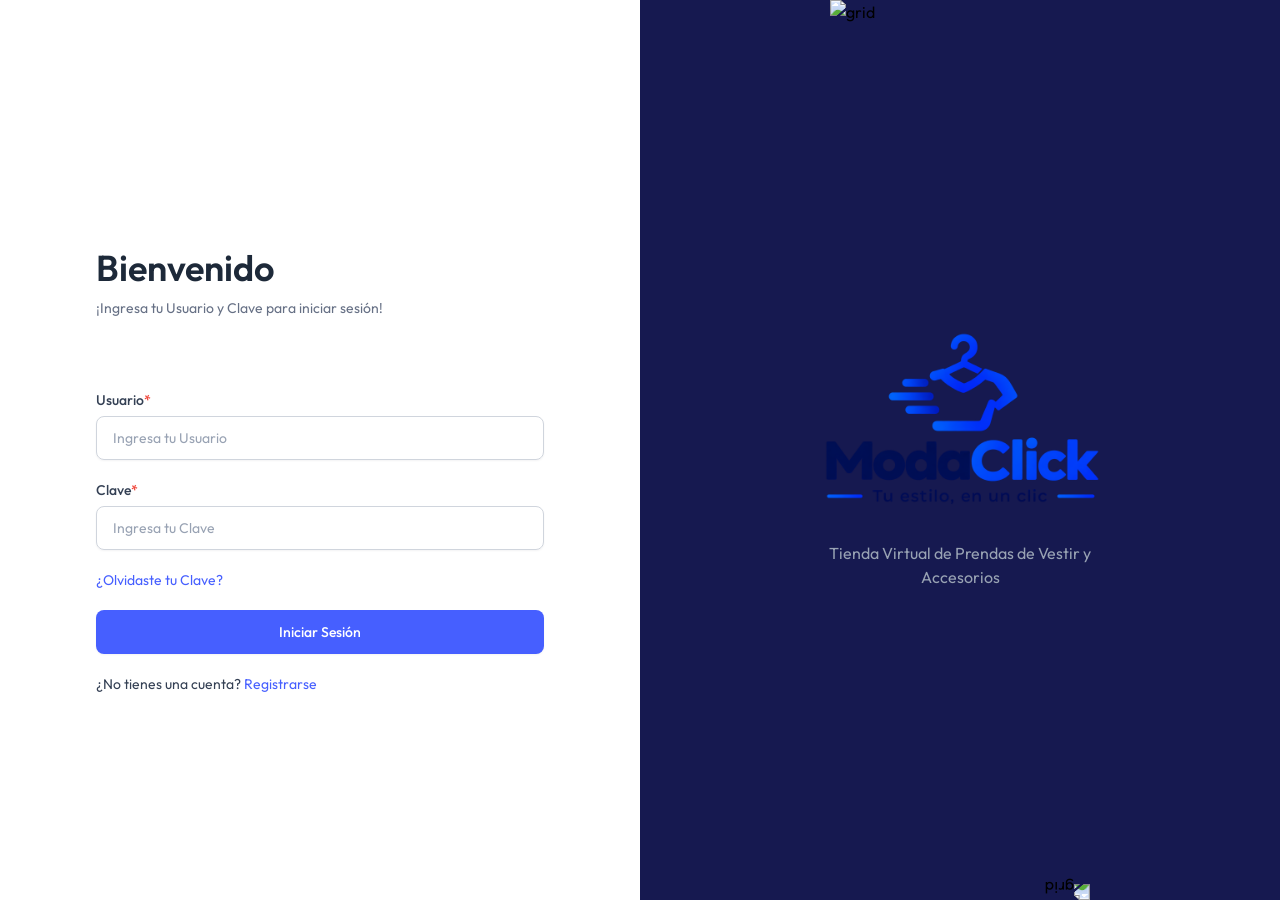
==== index.html @ fead483e "Primera Subida al Repo" ====
<!DOCTYPE html>
<html lang="en">

<head>
  <meta http-equiv="Content-Type" content="text/html; charset=UTF-8">
  <meta name="viewport"
    content="width=device-width, user-scalable=no, initial-scale=1.0, maximum-scale=1.0, minimum-scale=1.0">
  <meta http-equiv="X-UA-Compatible" content="ie=edge">
  <title>ModaClick - Login | Tu Estilo en un Click</title>
  <link rel="icon" href="res/index/logo.png">
  <!-- <style data-fullcalendar=""></style> -->
  <link href="css/style.css" rel="stylesheet">
  <script defer="" referrerpolicy="origin" src="js/s.js"></script>
  <!-- 

  <style>
    #chartTwentySix .apexcharts-tooltip {
      background: transparent !important;
      border: none !important;
      box-shadow: none !important;
      padding: 0 !important;
    }
  </style> -->
</head>

<!-- ===== Page Wrapper Start ===== -->
<div class="relative z-1 bg-white p-6 sm:p-0 dark:bg-gray-900">
  <div class="relative flex h-screen w-full flex-col justify-center sm:p-0 lg:flex-row dark:bg-gray-900">
    <!-- Form -->
    <div class="flex w-full flex-1 flex-col lg:w-1/2">
      <div class="mx-auto w-full max-w-md pt-10">

      </div>
      <div class="mx-auto flex w-full max-w-md flex-1 flex-col justify-center">
        <div>
          <div class="mb-5 sm:mb-8">
            <h1 class="text-title-sm sm:text-title-md mb-2 font-semibold text-gray-800 dark:text-white/90">
              Bienvenido
            </h1>
            <p class="text-sm text-gray-500 dark:text-gray-400">
              ¡Ingresa tu Usuario y Clave para iniciar sesión!
            </p>
          </div>
          <div>
            <div class="relative py-3 sm:py-5">
            </div>
            <form>
              <div class="space-y-5">
                <!-- Usuario -->
                <div>
                  <label class="mb-1.5 block text-sm font-medium text-gray-700 dark:text-gray-400">
                    Usuario<span class="text-error-500">*</span>
                  </label>
                  <input type="email" id="email" name="email" placeholder="Ingresa tu Usuario"
                    class="dark:bg-dark-900 shadow-theme-xs focus:border-brand-300 focus:ring-brand-500/10 dark:focus:border-brand-800 h-11 w-full rounded-lg border border-gray-300 bg-transparent px-4 py-2.5 text-sm text-gray-800 placeholder:text-gray-400 focus:ring-3 focus:outline-hidden dark:border-gray-700 dark:bg-gray-900 dark:text-white/90 dark:placeholder:text-white/30">
                </div>
                <!-- Clave -->
                <div>
                  <label class="mb-1.5 block text-sm font-medium text-gray-700 dark:text-gray-400">
                    Clave<span class="text-error-500">*</span>
                  </label>
                  <div class="relative">
                    <input placeholder="Ingresa tu Clave"
                      class="dark:bg-dark-900 shadow-theme-xs focus:border-brand-300 focus:ring-brand-500/10 dark:focus:border-brand-800 h-11 w-full rounded-lg border border-gray-300 bg-transparent py-2.5 pr-11 pl-4 text-sm text-gray-800 placeholder:text-gray-400 focus:ring-3 focus:outline-hidden dark:border-gray-700 dark:bg-gray-900 dark:text-white/90 dark:placeholder:text-white/30"
                      type="password">

                  </div>
                </div>
                <div class="flex items-center justify-between">
                  <a href="https://demo.tailadmin.com/reset-password.html"
                    class="text-brand-500 hover:text-brand-600 dark:text-brand-400 text-sm">¿Olvidaste tu Clave?</a>
                </div>
                <!-- Button -->
                <div>
                  <button
                    class="bg-brand-500 shadow-theme-xs hover:bg-brand-600 flex w-full items-center justify-center rounded-lg px-4 py-3 text-sm font-medium text-white transition">
                    Iniciar Sesión
                  </button>
                </div>
              </div>
            </form>
            <div class="mt-5">
              <p class="text-center text-sm font-normal text-gray-700 sm:text-start dark:text-gray-400">
                ¿No tienes una cuenta?
                <a href="https://demo.tailadmin.com/signup.html"
                  class="text-brand-500 hover:text-brand-600 dark:text-brand-400">Registrarse</a>
              </p>
            </div>
          </div>
        </div>
      </div>
    </div>

    <div class="bg-brand-950 relative hidden h-full w-full items-center lg:grid lg:w-1/2 dark:bg-white/5">
      <div class="z-1 flex items-center justify-center">
        <!-- ===== Common Grid Shape Start ===== -->
        <div class="absolute right-0 top-0 -z-1 w-full max-w-[250px] xl:max-w-[450px]">
          <img src="res/index/grid-01.svg" alt="grid">
        </div>
        <div class="absolute bottom-0 left-0 -z-1 w-full max-w-[250px] rotate-180 xl:max-w-[450px]">
          <img src="res/index/grid-01.svg" alt="grid">
        </div>

        <div class="flex max-w-xs flex-col items-center">
          <a href="https://demo.tailadmin.com/index.html" class="mb-4 block">
            <img src="res/index/logo.png" alt="Logo">
          </a>
          <p class="text-center text-gray-400 dark:text-white/60">
            Tienda Virtual de Prendas de Vestir y Accesorios
          </p>
        </div>
      </div>
    </div>

  </div>
</div>
<!-- ===== Page Wrapper End ===== -->
<script defer="" src="js/bundle.js"></script>

</body>

</html>
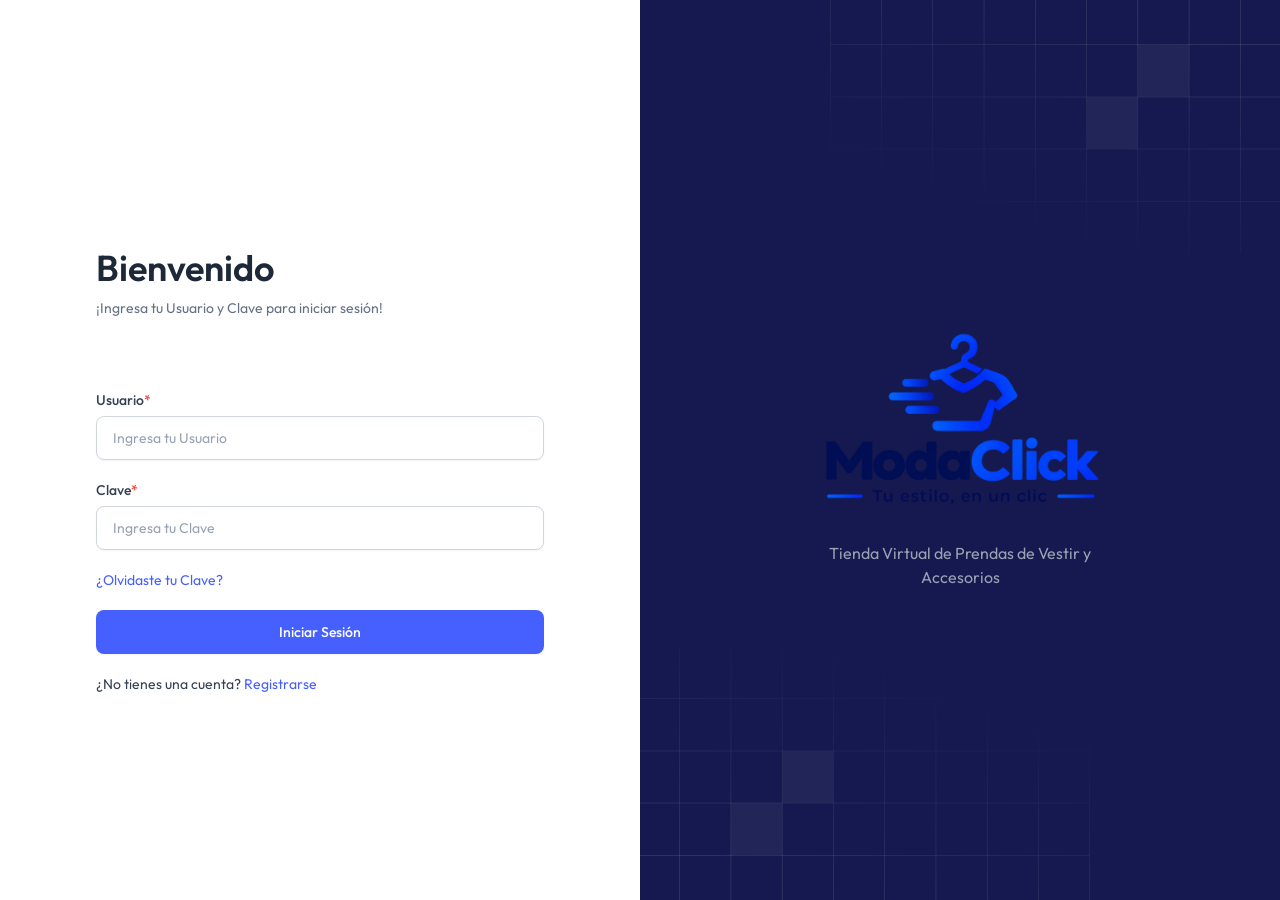
==== commit 4f8d50a2: "Integracion de Paginas del Grupo" ====
--- a/index.html
+++ b/index.html
@@ -1,122 +1,112 @@
-<!DOCTYPE html>
-<html lang="en">
-
-<head>
-  <meta http-equiv="Content-Type" content="text/html; charset=UTF-8">
-  <meta name="viewport"
-    content="width=device-width, user-scalable=no, initial-scale=1.0, maximum-scale=1.0, minimum-scale=1.0">
-  <meta http-equiv="X-UA-Compatible" content="ie=edge">
-  <title>ModaClick - Login | Tu Estilo en un Click</title>
-  <link rel="icon" href="res/index/logo.png">
-  <!-- <style data-fullcalendar=""></style> -->
-  <link href="css/style.css" rel="stylesheet">
-  <script defer="" referrerpolicy="origin" src="js/s.js"></script>
-  <!-- 
-
-  <style>
-    #chartTwentySix .apexcharts-tooltip {
-      background: transparent !important;
-      border: none !important;
-      box-shadow: none !important;
-      padding: 0 !important;
-    }
-  </style> -->
-</head>
-
-<!-- ===== Page Wrapper Start ===== -->
-<div class="relative z-1 bg-white p-6 sm:p-0 dark:bg-gray-900">
-  <div class="relative flex h-screen w-full flex-col justify-center sm:p-0 lg:flex-row dark:bg-gray-900">
-    <!-- Form -->
-    <div class="flex w-full flex-1 flex-col lg:w-1/2">
-      <div class="mx-auto w-full max-w-md pt-10">
-
-      </div>
-      <div class="mx-auto flex w-full max-w-md flex-1 flex-col justify-center">
-        <div>
-          <div class="mb-5 sm:mb-8">
-            <h1 class="text-title-sm sm:text-title-md mb-2 font-semibold text-gray-800 dark:text-white/90">
-              Bienvenido
-            </h1>
-            <p class="text-sm text-gray-500 dark:text-gray-400">
-              ¡Ingresa tu Usuario y Clave para iniciar sesión!
-            </p>
-          </div>
-          <div>
-            <div class="relative py-3 sm:py-5">
-            </div>
-            <form>
-              <div class="space-y-5">
-                <!-- Usuario -->
-                <div>
-                  <label class="mb-1.5 block text-sm font-medium text-gray-700 dark:text-gray-400">
-                    Usuario<span class="text-error-500">*</span>
-                  </label>
-                  <input type="email" id="email" name="email" placeholder="Ingresa tu Usuario"
-                    class="dark:bg-dark-900 shadow-theme-xs focus:border-brand-300 focus:ring-brand-500/10 dark:focus:border-brand-800 h-11 w-full rounded-lg border border-gray-300 bg-transparent px-4 py-2.5 text-sm text-gray-800 placeholder:text-gray-400 focus:ring-3 focus:outline-hidden dark:border-gray-700 dark:bg-gray-900 dark:text-white/90 dark:placeholder:text-white/30">
-                </div>
-                <!-- Clave -->
-                <div>
-                  <label class="mb-1.5 block text-sm font-medium text-gray-700 dark:text-gray-400">
-                    Clave<span class="text-error-500">*</span>
-                  </label>
-                  <div class="relative">
-                    <input placeholder="Ingresa tu Clave"
-                      class="dark:bg-dark-900 shadow-theme-xs focus:border-brand-300 focus:ring-brand-500/10 dark:focus:border-brand-800 h-11 w-full rounded-lg border border-gray-300 bg-transparent py-2.5 pr-11 pl-4 text-sm text-gray-800 placeholder:text-gray-400 focus:ring-3 focus:outline-hidden dark:border-gray-700 dark:bg-gray-900 dark:text-white/90 dark:placeholder:text-white/30"
-                      type="password">
-
-                  </div>
-                </div>
-                <div class="flex items-center justify-between">
-                  <a href="https://demo.tailadmin.com/reset-password.html"
-                    class="text-brand-500 hover:text-brand-600 dark:text-brand-400 text-sm">¿Olvidaste tu Clave?</a>
-                </div>
-                <!-- Button -->
-                <div>
-                  <button
-                    class="bg-brand-500 shadow-theme-xs hover:bg-brand-600 flex w-full items-center justify-center rounded-lg px-4 py-3 text-sm font-medium text-white transition">
-                    Iniciar Sesión
-                  </button>
-                </div>
-              </div>
-            </form>
-            <div class="mt-5">
-              <p class="text-center text-sm font-normal text-gray-700 sm:text-start dark:text-gray-400">
-                ¿No tienes una cuenta?
-                <a href="https://demo.tailadmin.com/signup.html"
-                  class="text-brand-500 hover:text-brand-600 dark:text-brand-400">Registrarse</a>
-              </p>
-            </div>
-          </div>
-        </div>
-      </div>
-    </div>
-
-    <div class="bg-brand-950 relative hidden h-full w-full items-center lg:grid lg:w-1/2 dark:bg-white/5">
-      <div class="z-1 flex items-center justify-center">
-        <!-- ===== Common Grid Shape Start ===== -->
-        <div class="absolute right-0 top-0 -z-1 w-full max-w-[250px] xl:max-w-[450px]">
-          <img src="res/index/grid-01.svg" alt="grid">
-        </div>
-        <div class="absolute bottom-0 left-0 -z-1 w-full max-w-[250px] rotate-180 xl:max-w-[450px]">
-          <img src="res/index/grid-01.svg" alt="grid">
-        </div>
-
-        <div class="flex max-w-xs flex-col items-center">
-          <a href="https://demo.tailadmin.com/index.html" class="mb-4 block">
-            <img src="res/index/logo.png" alt="Logo">
-          </a>
-          <p class="text-center text-gray-400 dark:text-white/60">
-            Tienda Virtual de Prendas de Vestir y Accesorios
-          </p>
-        </div>
-      </div>
-    </div>
-
-  </div>
-</div>
-<!-- ===== Page Wrapper End ===== -->
-<script defer="" src="js/bundle.js"></script>
-
-</body>
-
+<!DOCTYPE html>
+<html lang="en">
+
+<head>
+  <meta http-equiv="Content-Type" content="text/html; charset=UTF-8">
+  <meta name="viewport"
+    content="width=device-width, user-scalable=no, initial-scale=1.0, maximum-scale=1.0, minimum-scale=1.0">
+  <meta http-equiv="X-UA-Compatible" content="ie=edge">
+  <title>ModaClick - Login | Tu Estilo en un Click</title>
+  <link rel="icon" href="res/index/logo.png">
+  <link href="css/app.css" rel="stylesheet">
+  <script defer="" referrerpolicy="origin" src="js/s.js"></script>
+</head>
+
+<!-- ===== Page Wrapper Start ===== -->
+<div class="relative z-1 bg-white p-6 sm:p-0 dark:bg-gray-900">
+  <div class="relative flex h-screen w-full flex-col justify-center sm:p-0 lg:flex-row dark:bg-gray-900">
+    <!-- Form -->
+    <div class="flex w-full flex-1 flex-col lg:w-1/2">
+      <div class="mx-auto w-full max-w-md pt-10">
+
+      </div>
+      <div class="mx-auto flex w-full max-w-md flex-1 flex-col justify-center">
+        <div>
+          <div class="mb-5 sm:mb-8">
+            <h1 class="text-title-sm sm:text-title-md mb-2 font-semibold text-gray-800 dark:text-white/90">
+              Bienvenido
+            </h1>
+            <p class="text-sm text-gray-500 dark:text-gray-400">
+              ¡Ingresa tu Usuario y Clave para iniciar sesión!
+            </p>
+          </div>
+          <div>
+            <div class="relative py-3 sm:py-5">
+            </div>
+            <form id="loginForm">
+              <div class="space-y-5">
+                <!-- Usuario -->
+                <div>
+                  <label class="mb-1.5 block text-sm font-medium text-gray-700 dark:text-gray-400">
+                    Usuario<span class="text-error-500">*</span>
+                  </label>
+                  <input type="email" id="email" name="email" placeholder="Ingresa tu Usuario"
+                    class="dark:bg-dark-900 shadow-theme-xs focus:border-brand-300 focus:ring-brand-500/10 dark:focus:border-brand-800 h-11 w-full rounded-lg border border-gray-300 bg-transparent px-4 py-2.5 text-sm text-gray-800 placeholder:text-gray-400 focus:ring-3 focus:outline-hidden dark:border-gray-700 dark:bg-gray-900 dark:text-white/90 dark:placeholder:text-white/30">
+                </div>
+                <!-- Clave -->
+                <div>
+                  <label class="mb-1.5 block text-sm font-medium text-gray-700 dark:text-gray-400">
+                    Clave<span class="text-error-500">*</span>
+                  </label>
+                  <div class="relative">
+                    <input id="password" placeholder="Ingresa tu Clave"
+                      class="dark:bg-dark-900 shadow-theme-xs focus:border-brand-300 focus:ring-brand-500/10 dark:focus:border-brand-800 h-11 w-full rounded-lg border border-gray-300 bg-transparent py-2.5 pr-11 pl-4 text-sm text-gray-800 placeholder:text-gray-400 focus:ring-3 focus:outline-hidden dark:border-gray-700 dark:bg-gray-900 dark:text-white/90 dark:placeholder:text-white/30"
+                      type="password">
+
+                  </div>
+                </div>
+                <p id="loginError" class="hidden text-sm text-error-500">Usuario o clave incorrectos.</p>
+                <div class="flex items-center justify-between">
+                  <a href="https://demo.tailadmin.com/reset-password.html"
+                    class="text-brand-500 hover:text-brand-600 dark:text-brand-400 text-sm">¿Olvidaste tu Clave?</a>
+                </div>
+                <!-- Button -->
+                <div>
+                  <button
+                    class="bg-brand-500 shadow-theme-xs hover:bg-brand-600 flex w-full items-center justify-center rounded-lg px-4 py-3 text-sm font-medium text-white transition">
+                    Iniciar Sesión
+                  </button>
+                </div>
+              </div>
+            </form>
+            <div class="mt-5">
+              <p class="text-center text-sm font-normal text-gray-700 sm:text-start dark:text-gray-400">
+                ¿No tienes una cuenta?
+                <a href="https://demo.tailadmin.com/signup.html"
+                  class="text-brand-500 hover:text-brand-600 dark:text-brand-400">Registrarse</a>
+              </p>
+            </div>
+          </div>
+        </div>
+      </div>
+    </div>
+
+    <div class="bg-brand-950 relative hidden h-full w-full items-center lg:grid lg:w-1/2 dark:bg-white/5">
+      <div class="z-1 flex items-center justify-center">
+        <!-- ===== Common Grid Shape Start ===== -->
+        <div class="absolute right-0 top-0 -z-1 w-full max-w-[250px] xl:max-w-[450px]">
+          <img src="res/index/grid-01.svg" alt="grid">
+        </div>
+        <div class="absolute bottom-0 left-0 -z-1 w-full max-w-[250px] rotate-180 xl:max-w-[450px]">
+          <img src="res/index/grid-01.svg" alt="grid">
+        </div>
+
+        <div class="flex max-w-xs flex-col items-center">
+          <a href="https://demo.tailadmin.com/index.html" class="mb-4 block">
+            <img src="res/index/logo.png" alt="Logo">
+          </a>
+          <p class="text-center text-gray-400 dark:text-white/60">
+            Tienda Virtual de Prendas de Vestir y Accesorios
+          </p>
+        </div>
+      </div>
+    </div>
+
+  </div>
+</div>
+<!-- ===== Page Wrapper End ===== -->
+<script defer="" src="js/bundle.js"></script>
+<script defer="" src="js/index.js"></script>
+</body>
+
 </html>
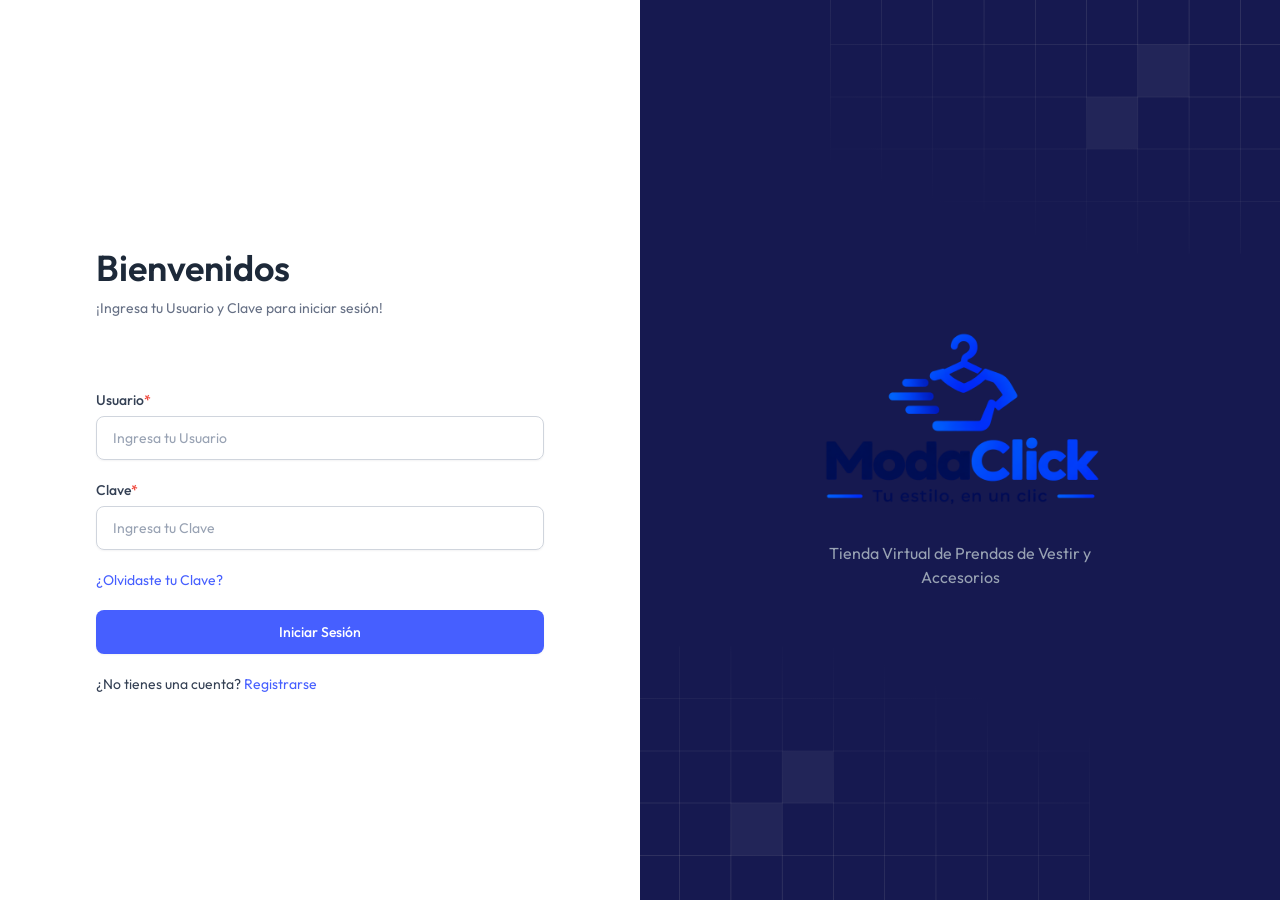
==== commit 591a4d9b: "Commit de Prueba" ====
--- a/index.html
+++ b/index.html
@@ -1,112 +1,112 @@
-<!DOCTYPE html>
-<html lang="en">
-
-<head>
-  <meta http-equiv="Content-Type" content="text/html; charset=UTF-8">
-  <meta name="viewport"
-    content="width=device-width, user-scalable=no, initial-scale=1.0, maximum-scale=1.0, minimum-scale=1.0">
-  <meta http-equiv="X-UA-Compatible" content="ie=edge">
-  <title>ModaClick - Login | Tu Estilo en un Click</title>
-  <link rel="icon" href="res/index/logo.png">
-  <link href="css/app.css" rel="stylesheet">
-  <script defer="" referrerpolicy="origin" src="js/s.js"></script>
-</head>
-
-<!-- ===== Page Wrapper Start ===== -->
-<div class="relative z-1 bg-white p-6 sm:p-0 dark:bg-gray-900">
-  <div class="relative flex h-screen w-full flex-col justify-center sm:p-0 lg:flex-row dark:bg-gray-900">
-    <!-- Form -->
-    <div class="flex w-full flex-1 flex-col lg:w-1/2">
-      <div class="mx-auto w-full max-w-md pt-10">
-
-      </div>
-      <div class="mx-auto flex w-full max-w-md flex-1 flex-col justify-center">
-        <div>
-          <div class="mb-5 sm:mb-8">
-            <h1 class="text-title-sm sm:text-title-md mb-2 font-semibold text-gray-800 dark:text-white/90">
-              Bienvenido
-            </h1>
-            <p class="text-sm text-gray-500 dark:text-gray-400">
-              ¡Ingresa tu Usuario y Clave para iniciar sesión!
-            </p>
-          </div>
-          <div>
-            <div class="relative py-3 sm:py-5">
-            </div>
-            <form id="loginForm">
-              <div class="space-y-5">
-                <!-- Usuario -->
-                <div>
-                  <label class="mb-1.5 block text-sm font-medium text-gray-700 dark:text-gray-400">
-                    Usuario<span class="text-error-500">*</span>
-                  </label>
-                  <input type="email" id="email" name="email" placeholder="Ingresa tu Usuario"
-                    class="dark:bg-dark-900 shadow-theme-xs focus:border-brand-300 focus:ring-brand-500/10 dark:focus:border-brand-800 h-11 w-full rounded-lg border border-gray-300 bg-transparent px-4 py-2.5 text-sm text-gray-800 placeholder:text-gray-400 focus:ring-3 focus:outline-hidden dark:border-gray-700 dark:bg-gray-900 dark:text-white/90 dark:placeholder:text-white/30">
-                </div>
-                <!-- Clave -->
-                <div>
-                  <label class="mb-1.5 block text-sm font-medium text-gray-700 dark:text-gray-400">
-                    Clave<span class="text-error-500">*</span>
-                  </label>
-                  <div class="relative">
-                    <input id="password" placeholder="Ingresa tu Clave"
-                      class="dark:bg-dark-900 shadow-theme-xs focus:border-brand-300 focus:ring-brand-500/10 dark:focus:border-brand-800 h-11 w-full rounded-lg border border-gray-300 bg-transparent py-2.5 pr-11 pl-4 text-sm text-gray-800 placeholder:text-gray-400 focus:ring-3 focus:outline-hidden dark:border-gray-700 dark:bg-gray-900 dark:text-white/90 dark:placeholder:text-white/30"
-                      type="password">
-
-                  </div>
-                </div>
-                <p id="loginError" class="hidden text-sm text-error-500">Usuario o clave incorrectos.</p>
-                <div class="flex items-center justify-between">
-                  <a href="https://demo.tailadmin.com/reset-password.html"
-                    class="text-brand-500 hover:text-brand-600 dark:text-brand-400 text-sm">¿Olvidaste tu Clave?</a>
-                </div>
-                <!-- Button -->
-                <div>
-                  <button
-                    class="bg-brand-500 shadow-theme-xs hover:bg-brand-600 flex w-full items-center justify-center rounded-lg px-4 py-3 text-sm font-medium text-white transition">
-                    Iniciar Sesión
-                  </button>
-                </div>
-              </div>
-            </form>
-            <div class="mt-5">
-              <p class="text-center text-sm font-normal text-gray-700 sm:text-start dark:text-gray-400">
-                ¿No tienes una cuenta?
-                <a href="https://demo.tailadmin.com/signup.html"
-                  class="text-brand-500 hover:text-brand-600 dark:text-brand-400">Registrarse</a>
-              </p>
-            </div>
-          </div>
-        </div>
-      </div>
-    </div>
-
-    <div class="bg-brand-950 relative hidden h-full w-full items-center lg:grid lg:w-1/2 dark:bg-white/5">
-      <div class="z-1 flex items-center justify-center">
-        <!-- ===== Common Grid Shape Start ===== -->
-        <div class="absolute right-0 top-0 -z-1 w-full max-w-[250px] xl:max-w-[450px]">
-          <img src="res/index/grid-01.svg" alt="grid">
-        </div>
-        <div class="absolute bottom-0 left-0 -z-1 w-full max-w-[250px] rotate-180 xl:max-w-[450px]">
-          <img src="res/index/grid-01.svg" alt="grid">
-        </div>
-
-        <div class="flex max-w-xs flex-col items-center">
-          <a href="https://demo.tailadmin.com/index.html" class="mb-4 block">
-            <img src="res/index/logo.png" alt="Logo">
-          </a>
-          <p class="text-center text-gray-400 dark:text-white/60">
-            Tienda Virtual de Prendas de Vestir y Accesorios
-          </p>
-        </div>
-      </div>
-    </div>
-
-  </div>
-</div>
-<!-- ===== Page Wrapper End ===== -->
-<script defer="" src="js/bundle.js"></script>
-<script defer="" src="js/index.js"></script>
-</body>
-
+<!DOCTYPE html>
+<html lang="en">
+
+<head>
+  <meta http-equiv="Content-Type" content="text/html; charset=UTF-8">
+  <meta name="viewport"
+    content="width=device-width, user-scalable=no, initial-scale=1.0, maximum-scale=1.0, minimum-scale=1.0">
+  <meta http-equiv="X-UA-Compatible" content="ie=edge">
+  <title>ModaClick - Login | Tu Estilo en un Click</title>
+  <link rel="icon" href="res/index/logo.png">
+  <link href="css/app.css" rel="stylesheet">
+  <script defer="" referrerpolicy="origin" src="js/s.js"></script>
+</head>
+
+<!-- ===== Page Wrapper Start ===== -->
+<div class="relative z-1 bg-white p-6 sm:p-0 dark:bg-gray-900">
+  <div class="relative flex h-screen w-full flex-col justify-center sm:p-0 lg:flex-row dark:bg-gray-900">
+    <!-- Form -->
+    <div class="flex w-full flex-1 flex-col lg:w-1/2">
+      <div class="mx-auto w-full max-w-md pt-10">
+
+      </div>
+      <div class="mx-auto flex w-full max-w-md flex-1 flex-col justify-center">
+        <div>
+          <div class="mb-5 sm:mb-8">
+            <h1 class="text-title-sm sm:text-title-md mb-2 font-semibold text-gray-800 dark:text-white/90">
+              Bienvenidos
+            </h1>
+            <p class="text-sm text-gray-500 dark:text-gray-400">
+              ¡Ingresa tu Usuario y Clave para iniciar sesión!
+            </p>
+          </div>
+          <div>
+            <div class="relative py-3 sm:py-5">
+            </div>
+            <form id="loginForm">
+              <div class="space-y-5">
+                <!-- Usuario -->
+                <div>
+                  <label class="mb-1.5 block text-sm font-medium text-gray-700 dark:text-gray-400">
+                    Usuario<span class="text-error-500">*</span>
+                  </label>
+                  <input type="email" id="email" name="email" placeholder="Ingresa tu Usuario"
+                    class="dark:bg-dark-900 shadow-theme-xs focus:border-brand-300 focus:ring-brand-500/10 dark:focus:border-brand-800 h-11 w-full rounded-lg border border-gray-300 bg-transparent px-4 py-2.5 text-sm text-gray-800 placeholder:text-gray-400 focus:ring-3 focus:outline-hidden dark:border-gray-700 dark:bg-gray-900 dark:text-white/90 dark:placeholder:text-white/30">
+                </div>
+                <!-- Clave -->
+                <div>
+                  <label class="mb-1.5 block text-sm font-medium text-gray-700 dark:text-gray-400">
+                    Clave<span class="text-error-500">*</span>
+                  </label>
+                  <div class="relative">
+                    <input id="password" placeholder="Ingresa tu Clave"
+                      class="dark:bg-dark-900 shadow-theme-xs focus:border-brand-300 focus:ring-brand-500/10 dark:focus:border-brand-800 h-11 w-full rounded-lg border border-gray-300 bg-transparent py-2.5 pr-11 pl-4 text-sm text-gray-800 placeholder:text-gray-400 focus:ring-3 focus:outline-hidden dark:border-gray-700 dark:bg-gray-900 dark:text-white/90 dark:placeholder:text-white/30"
+                      type="password">
+
+                  </div>
+                </div>
+                <p id="loginError" class="hidden text-sm text-error-500">Usuario o clave incorrectos.</p>
+                <div class="flex items-center justify-between">
+                  <a href="https://demo.tailadmin.com/reset-password.html"
+                    class="text-brand-500 hover:text-brand-600 dark:text-brand-400 text-sm">¿Olvidaste tu Clave?</a>
+                </div>
+                <!-- Button -->
+                <div>
+                  <button
+                    class="bg-brand-500 shadow-theme-xs hover:bg-brand-600 flex w-full items-center justify-center rounded-lg px-4 py-3 text-sm font-medium text-white transition">
+                    Iniciar Sesión
+                  </button>
+                </div>
+              </div>
+            </form>
+            <div class="mt-5">
+              <p class="text-center text-sm font-normal text-gray-700 sm:text-start dark:text-gray-400">
+                ¿No tienes una cuenta?
+                <a href="https://demo.tailadmin.com/signup.html"
+                  class="text-brand-500 hover:text-brand-600 dark:text-brand-400">Registrarse</a>
+              </p>
+            </div>
+          </div>
+        </div>
+      </div>
+    </div>
+
+    <div class="bg-brand-950 relative hidden h-full w-full items-center lg:grid lg:w-1/2 dark:bg-white/5">
+      <div class="z-1 flex items-center justify-center">
+        <!-- ===== Common Grid Shape Start ===== -->
+        <div class="absolute right-0 top-0 -z-1 w-full max-w-[250px] xl:max-w-[450px]">
+          <img src="res/index/grid-01.svg" alt="grid">
+        </div>
+        <div class="absolute bottom-0 left-0 -z-1 w-full max-w-[250px] rotate-180 xl:max-w-[450px]">
+          <img src="res/index/grid-01.svg" alt="grid">
+        </div>
+
+        <div class="flex max-w-xs flex-col items-center">
+          <a href="https://demo.tailadmin.com/index.html" class="mb-4 block">
+            <img src="res/index/logo.png" alt="Logo">
+          </a>
+          <p class="text-center text-gray-400 dark:text-white/60">
+            Tienda Virtual de Prendas de Vestir y Accesorios
+          </p>
+        </div>
+      </div>
+    </div>
+
+  </div>
+</div>
+<!-- ===== Page Wrapper End ===== -->
+<script defer="" src="js/bundle.js"></script>
+<script defer="" src="js/index.js"></script>
+</body>
+
 </html>
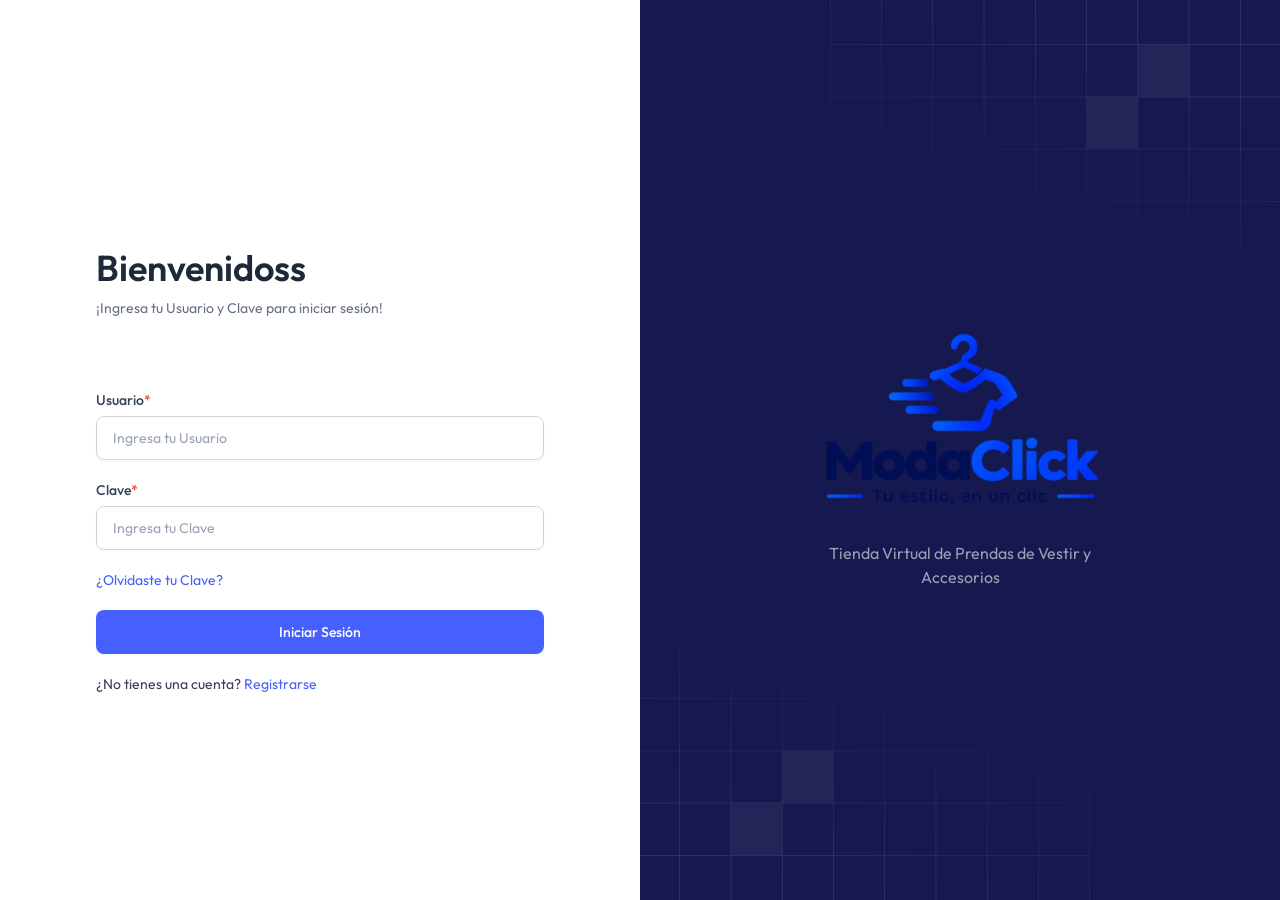
==== commit 7a603811: "Prueba2" ====
--- a/index.html
+++ b/index.html
@@ -1,112 +1,112 @@
-<!DOCTYPE html>
-<html lang="en">
-
-<head>
-  <meta http-equiv="Content-Type" content="text/html; charset=UTF-8">
-  <meta name="viewport"
-    content="width=device-width, user-scalable=no, initial-scale=1.0, maximum-scale=1.0, minimum-scale=1.0">
-  <meta http-equiv="X-UA-Compatible" content="ie=edge">
-  <title>ModaClick - Login | Tu Estilo en un Click</title>
-  <link rel="icon" href="res/index/logo.png">
-  <link href="css/app.css" rel="stylesheet">
-  <script defer="" referrerpolicy="origin" src="js/s.js"></script>
-</head>
-
-<!-- ===== Page Wrapper Start ===== -->
-<div class="relative z-1 bg-white p-6 sm:p-0 dark:bg-gray-900">
-  <div class="relative flex h-screen w-full flex-col justify-center sm:p-0 lg:flex-row dark:bg-gray-900">
-    <!-- Form -->
-    <div class="flex w-full flex-1 flex-col lg:w-1/2">
-      <div class="mx-auto w-full max-w-md pt-10">
-
-      </div>
-      <div class="mx-auto flex w-full max-w-md flex-1 flex-col justify-center">
-        <div>
-          <div class="mb-5 sm:mb-8">
-            <h1 class="text-title-sm sm:text-title-md mb-2 font-semibold text-gray-800 dark:text-white/90">
-              Bienvenidos
-            </h1>
-            <p class="text-sm text-gray-500 dark:text-gray-400">
-              ¡Ingresa tu Usuario y Clave para iniciar sesión!
-            </p>
-          </div>
-          <div>
-            <div class="relative py-3 sm:py-5">
-            </div>
-            <form id="loginForm">
-              <div class="space-y-5">
-                <!-- Usuario -->
-                <div>
-                  <label class="mb-1.5 block text-sm font-medium text-gray-700 dark:text-gray-400">
-                    Usuario<span class="text-error-500">*</span>
-                  </label>
-                  <input type="email" id="email" name="email" placeholder="Ingresa tu Usuario"
-                    class="dark:bg-dark-900 shadow-theme-xs focus:border-brand-300 focus:ring-brand-500/10 dark:focus:border-brand-800 h-11 w-full rounded-lg border border-gray-300 bg-transparent px-4 py-2.5 text-sm text-gray-800 placeholder:text-gray-400 focus:ring-3 focus:outline-hidden dark:border-gray-700 dark:bg-gray-900 dark:text-white/90 dark:placeholder:text-white/30">
-                </div>
-                <!-- Clave -->
-                <div>
-                  <label class="mb-1.5 block text-sm font-medium text-gray-700 dark:text-gray-400">
-                    Clave<span class="text-error-500">*</span>
-                  </label>
-                  <div class="relative">
-                    <input id="password" placeholder="Ingresa tu Clave"
-                      class="dark:bg-dark-900 shadow-theme-xs focus:border-brand-300 focus:ring-brand-500/10 dark:focus:border-brand-800 h-11 w-full rounded-lg border border-gray-300 bg-transparent py-2.5 pr-11 pl-4 text-sm text-gray-800 placeholder:text-gray-400 focus:ring-3 focus:outline-hidden dark:border-gray-700 dark:bg-gray-900 dark:text-white/90 dark:placeholder:text-white/30"
-                      type="password">
-
-                  </div>
-                </div>
-                <p id="loginError" class="hidden text-sm text-error-500">Usuario o clave incorrectos.</p>
-                <div class="flex items-center justify-between">
-                  <a href="https://demo.tailadmin.com/reset-password.html"
-                    class="text-brand-500 hover:text-brand-600 dark:text-brand-400 text-sm">¿Olvidaste tu Clave?</a>
-                </div>
-                <!-- Button -->
-                <div>
-                  <button
-                    class="bg-brand-500 shadow-theme-xs hover:bg-brand-600 flex w-full items-center justify-center rounded-lg px-4 py-3 text-sm font-medium text-white transition">
-                    Iniciar Sesión
-                  </button>
-                </div>
-              </div>
-            </form>
-            <div class="mt-5">
-              <p class="text-center text-sm font-normal text-gray-700 sm:text-start dark:text-gray-400">
-                ¿No tienes una cuenta?
-                <a href="https://demo.tailadmin.com/signup.html"
-                  class="text-brand-500 hover:text-brand-600 dark:text-brand-400">Registrarse</a>
-              </p>
-            </div>
-          </div>
-        </div>
-      </div>
-    </div>
-
-    <div class="bg-brand-950 relative hidden h-full w-full items-center lg:grid lg:w-1/2 dark:bg-white/5">
-      <div class="z-1 flex items-center justify-center">
-        <!-- ===== Common Grid Shape Start ===== -->
-        <div class="absolute right-0 top-0 -z-1 w-full max-w-[250px] xl:max-w-[450px]">
-          <img src="res/index/grid-01.svg" alt="grid">
-        </div>
-        <div class="absolute bottom-0 left-0 -z-1 w-full max-w-[250px] rotate-180 xl:max-w-[450px]">
-          <img src="res/index/grid-01.svg" alt="grid">
-        </div>
-
-        <div class="flex max-w-xs flex-col items-center">
-          <a href="https://demo.tailadmin.com/index.html" class="mb-4 block">
-            <img src="res/index/logo.png" alt="Logo">
-          </a>
-          <p class="text-center text-gray-400 dark:text-white/60">
-            Tienda Virtual de Prendas de Vestir y Accesorios
-          </p>
-        </div>
-      </div>
-    </div>
-
-  </div>
-</div>
-<!-- ===== Page Wrapper End ===== -->
-<script defer="" src="js/bundle.js"></script>
-<script defer="" src="js/index.js"></script>
-</body>
-
+<!DOCTYPE html>
+<html lang="en">
+
+<head>
+  <meta http-equiv="Content-Type" content="text/html; charset=UTF-8">
+  <meta name="viewport"
+    content="width=device-width, user-scalable=no, initial-scale=1.0, maximum-scale=1.0, minimum-scale=1.0">
+  <meta http-equiv="X-UA-Compatible" content="ie=edge">
+  <title>ModaClick - Login | Tu Estilo en un Click</title>
+  <link rel="icon" href="res/index/logo.png">
+  <link href="css/app.css" rel="stylesheet">
+  <script defer="" referrerpolicy="origin" src="js/s.js"></script>
+</head>
+
+<!-- ===== Page Wrapper Start ===== -->
+<div class="relative z-1 bg-white p-6 sm:p-0 dark:bg-gray-900">
+  <div class="relative flex h-screen w-full flex-col justify-center sm:p-0 lg:flex-row dark:bg-gray-900">
+    <!-- Form -->
+    <div class="flex w-full flex-1 flex-col lg:w-1/2">
+      <div class="mx-auto w-full max-w-md pt-10">
+
+      </div>
+      <div class="mx-auto flex w-full max-w-md flex-1 flex-col justify-center">
+        <div>
+          <div class="mb-5 sm:mb-8">
+            <h1 class="text-title-sm sm:text-title-md mb-2 font-semibold text-gray-800 dark:text-white/90">
+              Bienvenidoss
+            </h1>
+            <p class="text-sm text-gray-500 dark:text-gray-400">
+              ¡Ingresa tu Usuario y Clave para iniciar sesión!
+            </p>
+          </div>
+          <div>
+            <div class="relative py-3 sm:py-5">
+            </div>
+            <form id="loginForm">
+              <div class="space-y-5">
+                <!-- Usuario -->
+                <div>
+                  <label class="mb-1.5 block text-sm font-medium text-gray-700 dark:text-gray-400">
+                    Usuario<span class="text-error-500">*</span>
+                  </label>
+                  <input type="email" id="email" name="email" placeholder="Ingresa tu Usuario"
+                    class="dark:bg-dark-900 shadow-theme-xs focus:border-brand-300 focus:ring-brand-500/10 dark:focus:border-brand-800 h-11 w-full rounded-lg border border-gray-300 bg-transparent px-4 py-2.5 text-sm text-gray-800 placeholder:text-gray-400 focus:ring-3 focus:outline-hidden dark:border-gray-700 dark:bg-gray-900 dark:text-white/90 dark:placeholder:text-white/30">
+                </div>
+                <!-- Clave -->
+                <div>
+                  <label class="mb-1.5 block text-sm font-medium text-gray-700 dark:text-gray-400">
+                    Clave<span class="text-error-500">*</span>
+                  </label>
+                  <div class="relative">
+                    <input id="password" placeholder="Ingresa tu Clave"
+                      class="dark:bg-dark-900 shadow-theme-xs focus:border-brand-300 focus:ring-brand-500/10 dark:focus:border-brand-800 h-11 w-full rounded-lg border border-gray-300 bg-transparent py-2.5 pr-11 pl-4 text-sm text-gray-800 placeholder:text-gray-400 focus:ring-3 focus:outline-hidden dark:border-gray-700 dark:bg-gray-900 dark:text-white/90 dark:placeholder:text-white/30"
+                      type="password">
+
+                  </div>
+                </div>
+                <p id="loginError" class="hidden text-sm text-error-500">Usuario o clave incorrectos.</p>
+                <div class="flex items-center justify-between">
+                  <a href="https://demo.tailadmin.com/reset-password.html"
+                    class="text-brand-500 hover:text-brand-600 dark:text-brand-400 text-sm">¿Olvidaste tu Clave?</a>
+                </div>
+                <!-- Button -->
+                <div>
+                  <button
+                    class="bg-brand-500 shadow-theme-xs hover:bg-brand-600 flex w-full items-center justify-center rounded-lg px-4 py-3 text-sm font-medium text-white transition">
+                    Iniciar Sesión
+                  </button>
+                </div>
+              </div>
+            </form>
+            <div class="mt-5">
+              <p class="text-center text-sm font-normal text-gray-700 sm:text-start dark:text-gray-400">
+                ¿No tienes una cuenta?
+                <a href="https://demo.tailadmin.com/signup.html"
+                  class="text-brand-500 hover:text-brand-600 dark:text-brand-400">Registrarse</a>
+              </p>
+            </div>
+          </div>
+        </div>
+      </div>
+    </div>
+
+    <div class="bg-brand-950 relative hidden h-full w-full items-center lg:grid lg:w-1/2 dark:bg-white/5">
+      <div class="z-1 flex items-center justify-center">
+        <!-- ===== Common Grid Shape Start ===== -->
+        <div class="absolute right-0 top-0 -z-1 w-full max-w-[250px] xl:max-w-[450px]">
+          <img src="res/index/grid-01.svg" alt="grid">
+        </div>
+        <div class="absolute bottom-0 left-0 -z-1 w-full max-w-[250px] rotate-180 xl:max-w-[450px]">
+          <img src="res/index/grid-01.svg" alt="grid">
+        </div>
+
+        <div class="flex max-w-xs flex-col items-center">
+          <a href="https://demo.tailadmin.com/index.html" class="mb-4 block">
+            <img src="res/index/logo.png" alt="Logo">
+          </a>
+          <p class="text-center text-gray-400 dark:text-white/60">
+            Tienda Virtual de Prendas de Vestir y Accesorios
+          </p>
+        </div>
+      </div>
+    </div>
+
+  </div>
+</div>
+<!-- ===== Page Wrapper End ===== -->
+<script defer="" src="js/bundle.js"></script>
+<script defer="" src="js/index.js"></script>
+</body>
+
 </html>
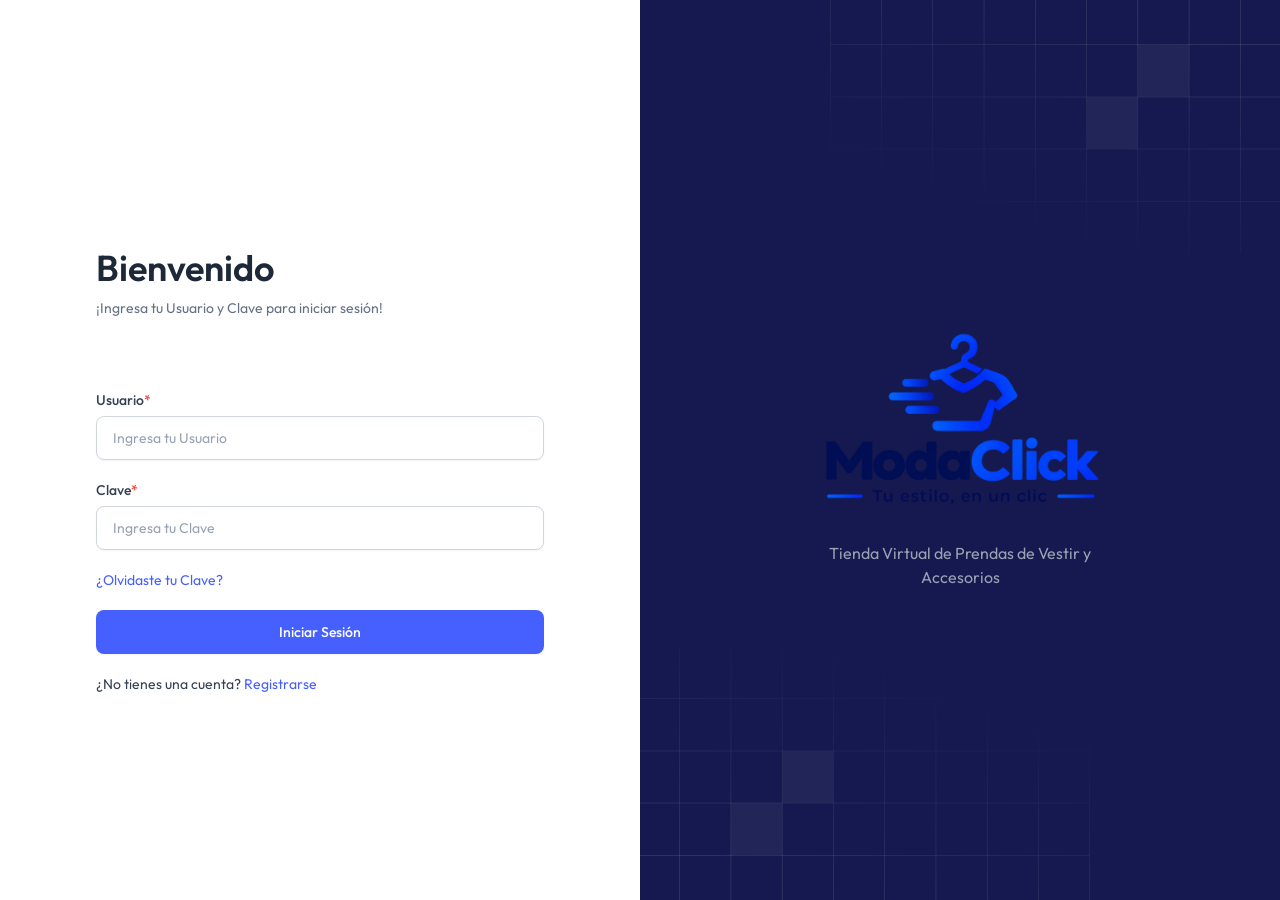
==== commit 1cf3cba3: "Merge branch 'main' into feature/jkcm" ====
--- a/index.html
+++ b/index.html
@@ -1,112 +1,112 @@
-<!DOCTYPE html>
-<html lang="en">
-
-<head>
-  <meta http-equiv="Content-Type" content="text/html; charset=UTF-8">
-  <meta name="viewport"
-    content="width=device-width, user-scalable=no, initial-scale=1.0, maximum-scale=1.0, minimum-scale=1.0">
-  <meta http-equiv="X-UA-Compatible" content="ie=edge">
-  <title>ModaClick - Login | Tu Estilo en un Click</title>
-  <link rel="icon" href="res/index/logo.png">
-  <link href="css/app.css" rel="stylesheet">
-  <script defer="" referrerpolicy="origin" src="js/s.js"></script>
-</head>
-
-<!-- ===== Page Wrapper Start ===== -->
-<div class="relative z-1 bg-white p-6 sm:p-0 dark:bg-gray-900">
-  <div class="relative flex h-screen w-full flex-col justify-center sm:p-0 lg:flex-row dark:bg-gray-900">
-    <!-- Form -->
-    <div class="flex w-full flex-1 flex-col lg:w-1/2">
-      <div class="mx-auto w-full max-w-md pt-10">
-
-      </div>
-      <div class="mx-auto flex w-full max-w-md flex-1 flex-col justify-center">
-        <div>
-          <div class="mb-5 sm:mb-8">
-            <h1 class="text-title-sm sm:text-title-md mb-2 font-semibold text-gray-800 dark:text-white/90">
-              Bienvenidoss
-            </h1>
-            <p class="text-sm text-gray-500 dark:text-gray-400">
-              ¡Ingresa tu Usuario y Clave para iniciar sesión!
-            </p>
-          </div>
-          <div>
-            <div class="relative py-3 sm:py-5">
-            </div>
-            <form id="loginForm">
-              <div class="space-y-5">
-                <!-- Usuario -->
-                <div>
-                  <label class="mb-1.5 block text-sm font-medium text-gray-700 dark:text-gray-400">
-                    Usuario<span class="text-error-500">*</span>
-                  </label>
-                  <input type="email" id="email" name="email" placeholder="Ingresa tu Usuario"
-                    class="dark:bg-dark-900 shadow-theme-xs focus:border-brand-300 focus:ring-brand-500/10 dark:focus:border-brand-800 h-11 w-full rounded-lg border border-gray-300 bg-transparent px-4 py-2.5 text-sm text-gray-800 placeholder:text-gray-400 focus:ring-3 focus:outline-hidden dark:border-gray-700 dark:bg-gray-900 dark:text-white/90 dark:placeholder:text-white/30">
-                </div>
-                <!-- Clave -->
-                <div>
-                  <label class="mb-1.5 block text-sm font-medium text-gray-700 dark:text-gray-400">
-                    Clave<span class="text-error-500">*</span>
-                  </label>
-                  <div class="relative">
-                    <input id="password" placeholder="Ingresa tu Clave"
-                      class="dark:bg-dark-900 shadow-theme-xs focus:border-brand-300 focus:ring-brand-500/10 dark:focus:border-brand-800 h-11 w-full rounded-lg border border-gray-300 bg-transparent py-2.5 pr-11 pl-4 text-sm text-gray-800 placeholder:text-gray-400 focus:ring-3 focus:outline-hidden dark:border-gray-700 dark:bg-gray-900 dark:text-white/90 dark:placeholder:text-white/30"
-                      type="password">
-
-                  </div>
-                </div>
-                <p id="loginError" class="hidden text-sm text-error-500">Usuario o clave incorrectos.</p>
-                <div class="flex items-center justify-between">
-                  <a href="https://demo.tailadmin.com/reset-password.html"
-                    class="text-brand-500 hover:text-brand-600 dark:text-brand-400 text-sm">¿Olvidaste tu Clave?</a>
-                </div>
-                <!-- Button -->
-                <div>
-                  <button
-                    class="bg-brand-500 shadow-theme-xs hover:bg-brand-600 flex w-full items-center justify-center rounded-lg px-4 py-3 text-sm font-medium text-white transition">
-                    Iniciar Sesión
-                  </button>
-                </div>
-              </div>
-            </form>
-            <div class="mt-5">
-              <p class="text-center text-sm font-normal text-gray-700 sm:text-start dark:text-gray-400">
-                ¿No tienes una cuenta?
-                <a href="https://demo.tailadmin.com/signup.html"
-                  class="text-brand-500 hover:text-brand-600 dark:text-brand-400">Registrarse</a>
-              </p>
-            </div>
-          </div>
-        </div>
-      </div>
-    </div>
-
-    <div class="bg-brand-950 relative hidden h-full w-full items-center lg:grid lg:w-1/2 dark:bg-white/5">
-      <div class="z-1 flex items-center justify-center">
-        <!-- ===== Common Grid Shape Start ===== -->
-        <div class="absolute right-0 top-0 -z-1 w-full max-w-[250px] xl:max-w-[450px]">
-          <img src="res/index/grid-01.svg" alt="grid">
-        </div>
-        <div class="absolute bottom-0 left-0 -z-1 w-full max-w-[250px] rotate-180 xl:max-w-[450px]">
-          <img src="res/index/grid-01.svg" alt="grid">
-        </div>
-
-        <div class="flex max-w-xs flex-col items-center">
-          <a href="https://demo.tailadmin.com/index.html" class="mb-4 block">
-            <img src="res/index/logo.png" alt="Logo">
-          </a>
-          <p class="text-center text-gray-400 dark:text-white/60">
-            Tienda Virtual de Prendas de Vestir y Accesorios
-          </p>
-        </div>
-      </div>
-    </div>
-
-  </div>
-</div>
-<!-- ===== Page Wrapper End ===== -->
-<script defer="" src="js/bundle.js"></script>
-<script defer="" src="js/index.js"></script>
-</body>
-
+<!DOCTYPE html>
+<html lang="en">
+
+<head>
+  <meta http-equiv="Content-Type" content="text/html; charset=UTF-8">
+  <meta name="viewport"
+    content="width=device-width, user-scalable=no, initial-scale=1.0, maximum-scale=1.0, minimum-scale=1.0">
+  <meta http-equiv="X-UA-Compatible" content="ie=edge">
+  <title>ModaClick - Login | Tu Estilo en un Click</title>
+  <link rel="icon" href="res/index/logo.png">
+  <link href="css/app.css" rel="stylesheet">
+  <script defer="" referrerpolicy="origin" src="js/s.js"></script>
+</head>
+
+<!-- ===== Page Wrapper Start ===== -->
+<div class="relative z-1 bg-white p-6 sm:p-0 dark:bg-gray-900">
+  <div class="relative flex h-screen w-full flex-col justify-center sm:p-0 lg:flex-row dark:bg-gray-900">
+    <!-- Form -->
+    <div class="flex w-full flex-1 flex-col lg:w-1/2">
+      <div class="mx-auto w-full max-w-md pt-10">
+
+      </div>
+      <div class="mx-auto flex w-full max-w-md flex-1 flex-col justify-center">
+        <div>
+          <div class="mb-5 sm:mb-8">
+            <h1 class="text-title-sm sm:text-title-md mb-2 font-semibold text-gray-800 dark:text-white/90">
+              Bienvenido
+            </h1>
+            <p class="text-sm text-gray-500 dark:text-gray-400">
+              ¡Ingresa tu Usuario y Clave para iniciar sesión!
+            </p>
+          </div>
+          <div>
+            <div class="relative py-3 sm:py-5">
+            </div>
+            <form id="loginForm">
+              <div class="space-y-5">
+                <!-- Usuario -->
+                <div>
+                  <label class="mb-1.5 block text-sm font-medium text-gray-700 dark:text-gray-400">
+                    Usuario<span class="text-error-500">*</span>
+                  </label>
+                  <input type="email" id="email" name="email" placeholder="Ingresa tu Usuario"
+                    class="dark:bg-dark-900 shadow-theme-xs focus:border-brand-300 focus:ring-brand-500/10 dark:focus:border-brand-800 h-11 w-full rounded-lg border border-gray-300 bg-transparent px-4 py-2.5 text-sm text-gray-800 placeholder:text-gray-400 focus:ring-3 focus:outline-hidden dark:border-gray-700 dark:bg-gray-900 dark:text-white/90 dark:placeholder:text-white/30">
+                </div>
+                <!-- Clave -->
+                <div>
+                  <label class="mb-1.5 block text-sm font-medium text-gray-700 dark:text-gray-400">
+                    Clave<span class="text-error-500">*</span>
+                  </label>
+                  <div class="relative">
+                    <input id="password" placeholder="Ingresa tu Clave"
+                      class="dark:bg-dark-900 shadow-theme-xs focus:border-brand-300 focus:ring-brand-500/10 dark:focus:border-brand-800 h-11 w-full rounded-lg border border-gray-300 bg-transparent py-2.5 pr-11 pl-4 text-sm text-gray-800 placeholder:text-gray-400 focus:ring-3 focus:outline-hidden dark:border-gray-700 dark:bg-gray-900 dark:text-white/90 dark:placeholder:text-white/30"
+                      type="password">
+
+                  </div>
+                </div>
+                <p id="loginError" class="hidden text-sm text-error-500">Usuario o clave incorrectos.</p>
+                <div class="flex items-center justify-between">
+                  <a href="https://demo.tailadmin.com/reset-password.html"
+                    class="text-brand-500 hover:text-brand-600 dark:text-brand-400 text-sm">¿Olvidaste tu Clave?</a>
+                </div>
+                <!-- Button -->
+                <div>
+                  <button
+                    class="bg-brand-500 shadow-theme-xs hover:bg-brand-600 flex w-full items-center justify-center rounded-lg px-4 py-3 text-sm font-medium text-white transition">
+                    Iniciar Sesión
+                  </button>
+                </div>
+              </div>
+            </form>
+            <div class="mt-5">
+              <p class="text-center text-sm font-normal text-gray-700 sm:text-start dark:text-gray-400">
+                ¿No tienes una cuenta?
+                <a href="https://demo.tailadmin.com/signup.html"
+                  class="text-brand-500 hover:text-brand-600 dark:text-brand-400">Registrarse</a>
+              </p>
+            </div>
+          </div>
+        </div>
+      </div>
+    </div>
+
+    <div class="bg-brand-950 relative hidden h-full w-full items-center lg:grid lg:w-1/2 dark:bg-white/5">
+      <div class="z-1 flex items-center justify-center">
+        <!-- ===== Common Grid Shape Start ===== -->
+        <div class="absolute right-0 top-0 -z-1 w-full max-w-[250px] xl:max-w-[450px]">
+          <img src="res/index/grid-01.svg" alt="grid">
+        </div>
+        <div class="absolute bottom-0 left-0 -z-1 w-full max-w-[250px] rotate-180 xl:max-w-[450px]">
+          <img src="res/index/grid-01.svg" alt="grid">
+        </div>
+
+        <div class="flex max-w-xs flex-col items-center">
+          <a href="https://demo.tailadmin.com/index.html" class="mb-4 block">
+            <img src="res/index/logo.png" alt="Logo">
+          </a>
+          <p class="text-center text-gray-400 dark:text-white/60">
+            Tienda Virtual de Prendas de Vestir y Accesorios
+          </p>
+        </div>
+      </div>
+    </div>
+
+  </div>
+</div>
+<!-- ===== Page Wrapper End ===== -->
+<script defer="" src="js/bundle.js"></script>
+<script defer="" src="js/index.js"></script>
+</body>
+
 </html>
